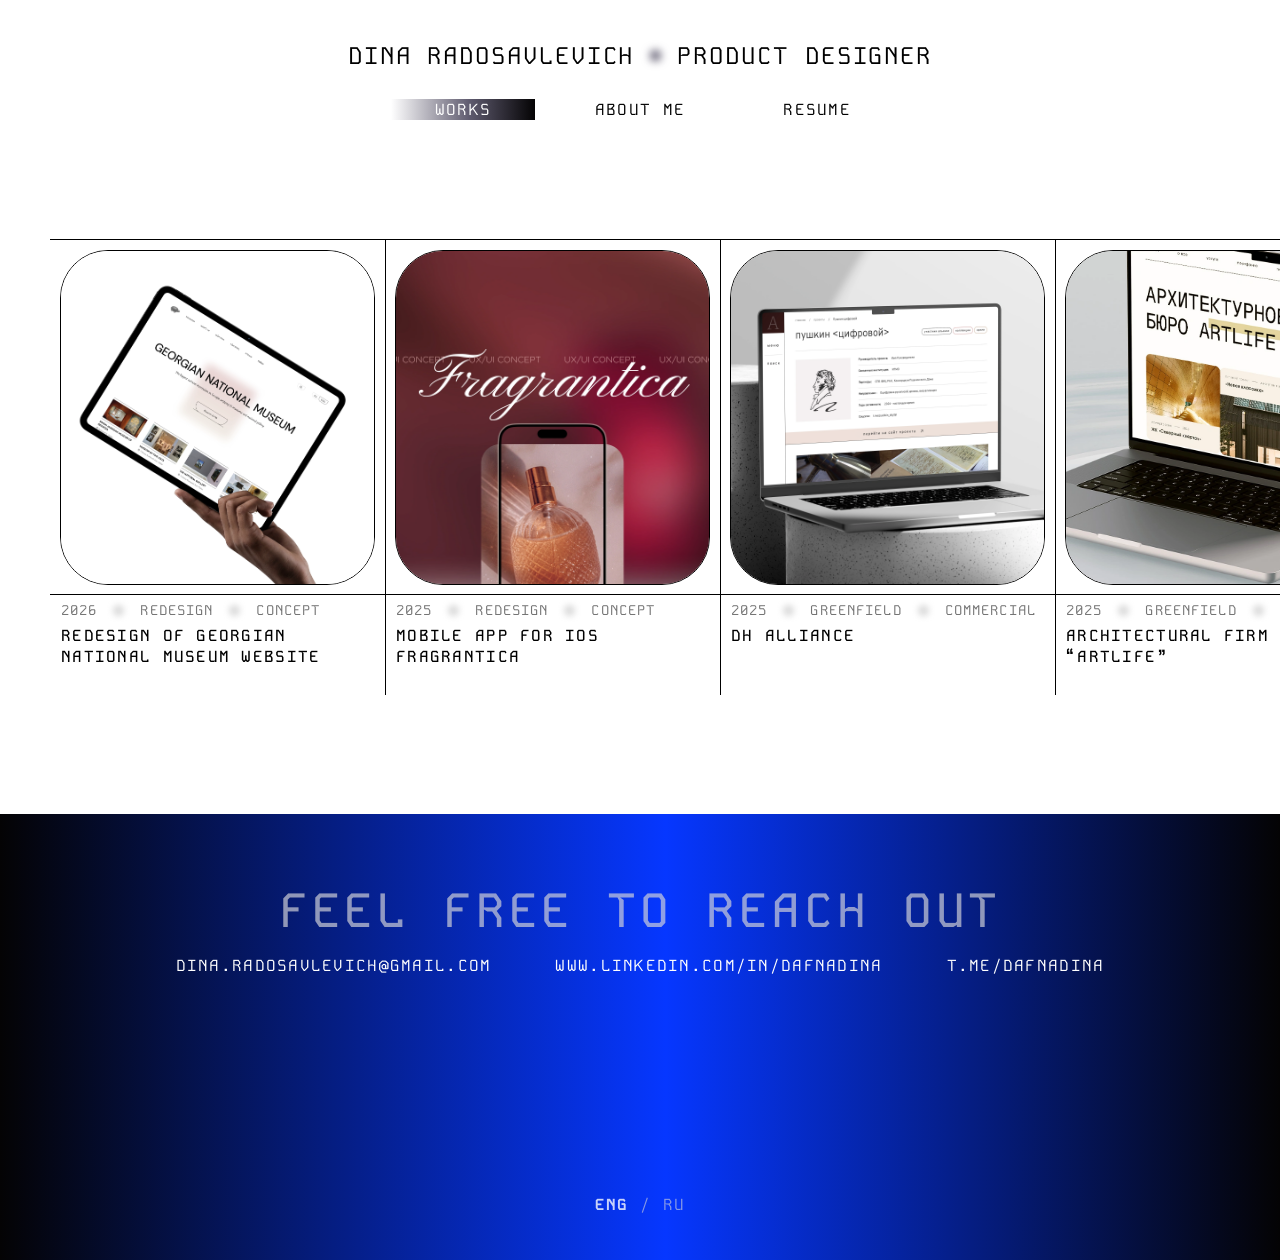
==== index.html @ 3b8aad9b "Use Martian Mono ExtraLight and Light in Russian preview" ====
<!doctype html>
<html lang="en">
  <head>
    <meta charset="UTF-8" />
    <meta name="viewport" content="width=device-width, initial-scale=1" />
    <meta name="description" content="Dina Radosavlevich — product designer portfolio." />
    <title>Dina Radosavlevich — Product Designer</title>
    <link rel="icon" type="image/x-icon" href="favicon.ico?v=20261031-2" />
    <link rel="icon" type="image/svg+xml" href="favicon.svg?v=20261031-2" />
    <link rel="preconnect" href="https://fonts.googleapis.com" />
    <link rel="preconnect" href="https://fonts.gstatic.com" crossorigin />
    <link href="https://fonts.googleapis.com/css2?family=Kode+Mono:wght@400;500;700&display=swap" rel="stylesheet" />
    <link href="https://fonts.googleapis.com/css2?family=Martian+Mono:wght@200;300&amp;display=swap" rel="stylesheet" />
    <script src="lang-init.js?v=ru-preview-9"></script>
    <link rel="stylesheet" href="styles.css?v=ru-preview-9" />
    <link rel="stylesheet" href="russian-type.css?v=ru-preview-9" />
  </head>
  <body class="intro-running">
    <header class="portfolio-header">
      <a class="identity" href="index.html">
        <span>Dina Radosavlevich</span>
        <span class="identity-dot" aria-hidden="true"></span>
        <span>Product Designer</span>
      </a>
      <nav aria-label="Primary navigation">
        <a class="active" href="index.html">Works</a>
        <a href="about.html">About me</a>
        <a href="resume.html">Resume</a>
      </nav>
    </header>

    <main class="portfolio-main">
      <section class="project-strip" aria-label="Selected projects">
        <a class="work-card" href="museum/">
          <div class="work-image"><img src="assets/home-v2/artlife.webp" alt="Georgian National Museum website redesign" /></div>
          <div class="work-meta"><span>2026</span><i></i><span>Redesign</span><i></i><span>Concept</span></div>
          <h2>Redesign of Georgian National Museum Website</h2>
        </a>

        <a class="work-card" href="fragrantica/">
          <div class="work-image"><img src="assets/home-v2/fragrantica.webp" alt="Fragrantica iOS mobile app" /></div>
          <div class="work-meta"><span>2025</span><i></i><span>Redesign</span><i></i><span>Concept</span></div>
          <h2>Mobile App for iOS Fragrantica</h2>
        </a>

        <a class="work-card" href="alliance/">
          <div class="work-image"><img src="assets/home-v2/dh-alliance-original.webp" alt="DH Alliance website" /></div>
          <div class="work-meta"><span>2025</span><i></i><span>Greenfield</span><i></i><span data-ru="Коммерческий">Commercial</span></div>
          <h2>DH Alliance</h2>
        </a>

        <a class="work-card" href="artlife/">
          <div class="work-image"><img src="assets/home-v2/dh-alliance.webp" alt="Artlife architectural firm website" /></div>
          <div class="work-meta"><span>2025</span><i></i><span>Greenfield</span><i></i><span>Concept</span></div>
          <h2>Architectural Firm “Artlife”</h2>
        </a>
      </section>
    </main>

    <footer class="portfolio-footer">
      <div class="contact-block">
        <h2>Feel free to reach out</h2>
        <div class="contact-links">
          <a href="mailto:dina.radosavlevich@gmail.com">dina.radosavlevich@gmail.com</a>
          <a href="https://www.linkedin.com/in/dafnadina" target="_blank" rel="noreferrer">www.linkedin.com/in/dafnadina</a>
          <a href="https://t.me/dafnadina" target="_blank" rel="noreferrer">t.me/dafnadina</a>
        </div>
      </div>
      <button class="language-switch" type="button" aria-label="Switch site language"><strong>ENG</strong><span> / RU</span></button>
    </footer>

    <script src="i18n.js?v=ru-preview-9"></script>
    <script src="script.js?v=ru-preview-9"></script>
  </body>
</html>
---- styles.css ----
:root {
  --black: #040304;
  --violet: #5d596d;
  --muted: #757575;
  --page: #fff;
  --ink: #000;
  --site-font: "Kode Mono", monospace;
}
.lang-ru { --site-font: "Martian Mono", monospace; }

* { box-sizing: border-box; }
html { scroll-behavior: smooth; }
body { margin: 0; overflow-x: hidden; color: var(--ink); background: var(--page); font-family: var(--site-font); font-weight: 400; font-synthesis: none; -webkit-font-smoothing: antialiased; }
a { color: inherit; text-decoration: none; }

.intro-running { overflow: hidden; }
.intro-running::before { position: fixed; z-index: 99; inset: 0; background: linear-gradient(90deg, var(--black) 0%, #0637ff 52%, var(--black) 100%); pointer-events: none; content: ""; animation: introGradient 2.5s linear both; will-change: opacity; }
.intro-running .identity { position: fixed; z-index: 100; top: 50%; left: 50%; margin: 0; transform: translate(-50%, -50%); animation: identityIntro .5s cubic-bezier(.4, 0, .2, 1) 2s forwards, introTextColor 2.5s linear both; will-change: transform; }
.intro-running .identity > span:first-child { animation: typeIntro .7s steps(18, end) .08s both; }
.intro-running .identity > span:last-child { animation: typeIntro .7s steps(16, end) .8s both; }
.lang-ru .intro-running .identity > span:first-child { animation-timing-function: steps(17, end); }
.lang-ru .intro-running .identity > span:last-child { animation-timing-function: steps(20, end); }
.intro-running .identity-dot { opacity: 0; }
.intro-running .portfolio-header nav,
.intro-running .portfolio-main,
.intro-running .portfolio-footer { visibility: hidden; opacity: 0; }
.intro-complete .identity-dot { animation: dotReveal .18s ease-out .7s both; }
.intro-complete .portfolio-header nav { animation: contentIntro .42s cubic-bezier(.22, 1, .36, 1) both; }
.intro-complete .project-strip { animation: contentIntro .42s cubic-bezier(.22, 1, .36, 1) .1s both; }
.intro-complete .work-card:nth-child(1) { --intro-stagger: 0s; }
.intro-complete .work-card:nth-child(2) { --intro-stagger: .04s; }
.intro-complete .work-card:nth-child(3) { --intro-stagger: .08s; }
.intro-complete .work-card:nth-child(4) { --intro-stagger: .12s; }
.intro-complete .work-image::before { position: absolute; z-index: 1; inset: 10px; border: 1px solid var(--ink); border-radius: 48px; pointer-events: none; content: ""; animation: frameIntro .75s cubic-bezier(.22, 1, .36, 1) calc(.12s + var(--intro-stagger, 0s)) both; }
.intro-complete .work-card:is(:hover, :focus-visible, :active) .work-image::before { opacity: 0; animation: none; }
.intro-complete .work-image img { animation: photoIntro .5s cubic-bezier(.22, 1, .36, 1) calc(.29s + var(--intro-stagger, 0s)) both; }
.intro-complete .work-meta,
.intro-complete .work-card h2 { animation: contentIntro .42s cubic-bezier(.22, 1, .36, 1) calc(.49s + var(--intro-stagger, 0s)) both; }
.intro-complete .portfolio-footer { animation: fadeIntro .45s ease-out .55s both; }

@keyframes identityIntro {
  from { transform: translate(-50%, -50%); }
  to { transform: translate(-50%, calc(-50vh + 40px)); }
}

@keyframes introGradient {
  0%, 60% { opacity: 1; animation-timing-function: ease-in-out; }
  72%, 100% { opacity: 0; }
}

@keyframes introTextColor {
  0%, 60% { color: #fff; animation-timing-function: ease-in-out; }
  72%, 100% { color: var(--ink); }
}

@keyframes typeIntro {
  from { clip-path: inset(0 100% 0 0); }
  to { clip-path: inset(0 0 0 0); }
}

@keyframes dotReveal {
  from { opacity: 0; }
  to { opacity: 1; }
}

@keyframes contentIntro {
  from { opacity: 0; transform: translateY(10px); }
  to { opacity: 1; transform: translateY(0); }
}

@keyframes photoIntro {
  from { opacity: 0; }
  to { opacity: 1; }
}

@keyframes frameIntro {
  0% { opacity: 0; }
  35%, 55% { opacity: 1; }
  100% { opacity: 0; }
}

@keyframes fadeIntro {
  from { opacity: 0; }
  to { opacity: 1; }
}

.portfolio-header { position: relative; height: 239px; padding-top: 40px; text-transform: uppercase; }
.identity { display: flex; width: max-content; align-items: center; gap: 16px; margin: 0 auto; font-size: 24px; letter-spacing: 1.92px; }
.identity > span:not(.identity-dot) { font-family: var(--site-font); font-weight: 400; }
.identity img { width: 27px; height: 27px; margin: -8px; }
.identity-dot { width: 11px; height: 11px; flex: 0 0 11px; border-radius: 50%; background: var(--violet); filter: blur(4px); transition: background-color .2s ease, transform .2s ease; }
.identity:hover .identity-dot, .identity:focus-visible .identity-dot, .identity:active .identity-dot { background: #0637ff; transform: scale(1.15); }
.portfolio-header nav { display: flex; justify-content: center; gap: 24px; margin-top: 28px; }
.portfolio-header nav a { display: flex; min-width: 144px; justify-content: center; padding: 0 36px; font-size: 16px; letter-spacing: 1.28px; white-space: nowrap; }
.lang-ru .portfolio-header nav a { font-weight: 300; }
.portfolio-header nav a.active { color: #fff; background: linear-gradient(90deg, #fff, var(--violet) 55.288%, var(--black)); }
.portfolio-header nav a:hover, .portfolio-header nav a:focus-visible { color: #fff; background: linear-gradient(90deg, #fff, #0637ff 55.288%, var(--black)); outline: none; }

.portfolio-main { height: 575px; padding: 0 50px; }
.project-strip { display: grid; width: 1341px; grid-template-columns: repeat(4, 335px); margin: 0; border-top: 1px solid var(--ink); }
.work-card { position: relative; min-width: 0; text-transform: uppercase; }
.work-image { position: relative; width: 336px; height: 355px; padding: 10px; border-right: 1px solid var(--ink); border-bottom: 1px solid var(--ink); transition: background-color .2s ease; }
.work-card:last-child .work-image { border-right: 0; }
.work-image img { display: block; width: 100%; height: 335px; border: 1px solid var(--ink); border-radius: 48px; object-fit: cover; transition: filter .25s ease, transform .25s ease; }
.work-image--rendered img { border: 0; }
.work-card:hover .work-image img, .work-card:focus-visible .work-image img { filter: grayscale(1); transform: scale(.985); }
.work-card:hover .work-image, .work-card:focus-visible .work-image { background: #0637ff; }
@media (min-width: 761px) { .work-card:focus-visible { outline: none; } }
.work-meta { display: flex; height: 30px; align-items: center; gap: 16px; padding: 0 11px; color: var(--muted); font-size: 14px; letter-spacing: 1.12px; white-space: nowrap; }
@media (min-width: 761px) { .lang-ru .work-meta { gap: 12px; } }
.work-meta i { position: relative; width: 11px; height: 11px; flex: 0 0 11px; }
.work-meta i::before { position: absolute; top: -6px; left: -6px; width: 23px; height: 23px; background: url("assets/home-v2/meta-dot.svg") center/contain no-repeat; content: ""; }
.work-card h2 { width: 262px; margin: 0 0 0 11px; font-size: 16px; font-weight: 500; line-height: normal; letter-spacing: 1.28px; }
.work-card:not(:first-child)::after { position: absolute; top: 355px; left: 0; width: 1px; height: 100px; background: var(--ink); content: ""; }

.portfolio-footer { position: relative; height: 446px; overflow: hidden; background: linear-gradient(90deg, var(--black) 0%, #0637ff 52%, var(--black) 100%); color: #fff; text-transform: uppercase; }
.contact-block { position: absolute; top: 66px; left: 50%; display: flex; transform: translateX(-50%); flex-direction: column; align-items: center; gap: 14px; }
.contact-block h2 { width: 100%; margin: 0; color: rgb(211 211 216 / 68%); font-size: 48px; font-weight: 500; line-height: normal; letter-spacing: 3.84px; text-align: center; white-space: nowrap; }
.contact-links { display: flex; gap: 64px; font-size: 16px; letter-spacing: 1.28px; white-space: nowrap; }
.contact-links a { transition: color .2s ease; }
.contact-links a:hover, .contact-links a:focus-visible { color: #c8d5ff; outline: none; }
.language-switch { position: absolute; bottom: 45px; left: 50%; border: 0; padding: 0; transform: translateX(-50%); color: rgb(211 211 216 / 62%); background: none; font: 400 16px var(--site-font); letter-spacing: 1.28px; text-transform: uppercase; cursor: pointer; }
.language-switch strong { color: rgb(255 255 255 / 78%); font-weight: 700; }
.language-switch:focus-visible { outline: 2px solid #fff; outline-offset: 7px; }

@media (max-width: 760px) {
  @keyframes identityIntro {
    from { transform: translate(-50%, -50%); }
    to { transform: translate(-50%, calc(-50vh + 28px)); }
  }

  .portfolio-header { height: 250px; padding: 28px 20px 0; }
  .identity { gap: 9px; font-size: 14px; letter-spacing: .9px; white-space: nowrap; }
  .lang-ru .identity { gap: 6px; font-size: clamp(9.5px, 2.9vw, 12px); letter-spacing: .4px; }
  .identity img { width: 17px; height: 17px; margin: -5px; }
  .identity-dot { width: 7px; height: 7px; flex-basis: 7px; filter: blur(3px); }
  .portfolio-header nav { gap: 2px; margin-top: 30px; }
  .portfolio-header nav a { min-width: auto; padding: 3px 14px; font-size: 12px; letter-spacing: .8px; }
  .portfolio-main { height: auto; padding: 0 20px 100px; }
  .project-strip { display: grid; width: 100%; grid-template-columns: 1fr; gap: 64px; border-top: 0; }
  .work-card { border: 0; padding-bottom: 0; }
  .work-card::after { display: none; }
  .work-image { width: 100%; height: auto; padding: 10px 0; border: 0; border-top: 1px solid var(--ink); border-bottom: 1px solid var(--ink); }
  .intro-complete .work-image::before { inset: 10px 0; }
  .work-image img { width: 100%; height: min(84vw, 420px); }
  .work-card:hover .work-image img, .work-card:focus-visible .work-image img { filter: none; transform: none; }
  .work-card:hover .work-image, .work-card:focus-visible .work-image { background: transparent; }
  .work-card:active .work-image img { filter: grayscale(1); transform: scale(.985); }
  .work-card:active .work-image { background: #0637ff; }
  .work-meta { padding: 0; gap: 10px; overflow: hidden; font-size: 11px; letter-spacing: .7px; }
  .work-meta i { width: 8px; height: 8px; flex-basis: 8px; }
  .work-meta i::before { top: -4px; left: -4px; width: 16px; height: 16px; }
  .work-card h2 { width: 90%; margin-left: 0; font-size: 14px; }
  .portfolio-footer { height: 500px; }
  .contact-block { top: 72px; width: calc(100% - 40px); }
  .contact-block h2 { font-size: 28px; letter-spacing: 2px; white-space: normal; }
  .contact-links { flex-direction: column; align-items: center; gap: 24px; font-size: 12px; letter-spacing: .6px; }
}

@media (prefers-reduced-motion: reduce) {
  html { scroll-behavior: auto; }
  .work-image img { transition: none; }
  .intro-running::before { display: none; }
  .intro-running .identity,
  .intro-running .identity > span:first-child,
  .intro-running .identity > span:last-child,
  .intro-running .identity-dot,
  .intro-complete .identity-dot,
  .intro-complete .portfolio-header nav,
  .intro-complete .project-strip,
  .intro-complete .work-image::before,
  .intro-complete .work-image img,
  .intro-complete .work-meta,
  .intro-complete .work-card h2,
  .intro-complete .portfolio-footer { animation: none; }
}
---- russian-type.css ----
/* A quieter type scale for the Russian preview. English keeps its original styles. */
.lang-ru body { font-weight: 200; }
.lang-ru :is(h1, h2, h3, h4, h5, h6, strong, b) { font-weight: 300; }

.lang-ru .identity { font-size: 21px; letter-spacing: 1.5px; }
.lang-ru .identity > span:not(.identity-dot) { font-weight: 200; }
.lang-ru .portfolio-header nav a { font-size: 14px; font-weight: 200; letter-spacing: 1px; }
.lang-ru .work-meta { height: 32px; font-size: 12px; letter-spacing: .8px; }
.lang-ru .work-card h2 { margin-top: 7px; font-size: 14px; line-height: 1.35; letter-spacing: .9px; }
.lang-ru .contact-block { gap: 26px; }
.lang-ru .contact-block h2 { font-size: 38px; letter-spacing: 2.5px; }
.lang-ru .contact-links { font-size: 14px; line-height: 1.4; letter-spacing: 1px; }
.lang-ru .language-switch { font-size: 14px; font-weight: 300; }

.lang-ru .about-copy { gap: 72px; font-size: 14px; font-weight: 200; line-height: 1.45; letter-spacing: .4px; text-transform: none; }
.lang-ru .resume-toolbar h1 { font-size: 28px; letter-spacing: 2px; }
.lang-ru .resume-download { font-size: 12px; letter-spacing: .8px; }

.lang-ru .case-back { font-size: 14px; }
.lang-ru .museum-page .case-shell h1 { font-size: 36px; letter-spacing: 1.6px; }
.lang-ru .project-links a { font-size: 13px; }
.lang-ru .case-highlights { font-size: 14px; }
.lang-ru .case-intro,
.lang-ru .problem-section > p { font-size: 17px; line-height: 29px; }
.lang-ru .case-tabs button,
.lang-ru .device-tabs button,
.lang-ru .process-section > p { font-weight: 300; }
.lang-ru .case-tabs button,
.lang-ru .process-section h2,
.lang-ru .screens-heading h2 { font-size: 30px; }
.lang-ru .process-section h3 { font-size: 17px; line-height: 28px; }
.lang-ru .process-section > p,
.lang-ru .screens-scroll-hint { font-size: 13px; line-height: 21px; }
.lang-ru .device-tabs button { font-size: 20px; }
.lang-ru .next-project { font-size: 26px; font-weight: 300; letter-spacing: 2px; }

@media (max-width: 760px) {
  .lang-ru .identity { font-size: clamp(9.5px, 2.9vw, 11px); letter-spacing: .3px; }
  .lang-ru .portfolio-header nav a { font-size: 11px; letter-spacing: .5px; }
  .lang-ru .work-meta { gap: 8px; font-size: 10.5px; letter-spacing: .5px; }
  .lang-ru .work-card h2 { font-size: 12.5px; }
  .lang-ru .contact-block h2 { font-size: 24px; letter-spacing: 1.5px; }
  .lang-ru .contact-links { font-size: 11px; letter-spacing: .5px; }
  .lang-ru .language-switch { font-size: 13px; }

  .lang-ru .about-copy { gap: 48px; font-size: 12.5px; letter-spacing: .3px; }
  .lang-ru .resume-toolbar h1 { font-size: 19px; letter-spacing: 1.2px; }
  .lang-ru .resume-download { font-size: 10.5px; letter-spacing: .4px; }

  .lang-ru .museum-page .case-shell h1 { font-size: 23px; letter-spacing: 1.2px; }
  .lang-ru .alliance-page .case-shell h1 { font-size: 21px; letter-spacing: .6px; }
  .lang-ru .case-title-meta { margin-top: .5em; }
  .lang-ru .project-links a { font-size: 12px; }
  .lang-ru .case-highlights { font-size: 11.5px; }
  .lang-ru .case-intro,
  .lang-ru .problem-section > p { font-size: 14.5px; line-height: 24px; }
  .lang-ru .case-tabs button { font-size: 21px; }
  .lang-ru .process-section h2,
  .lang-ru .screens-heading h2 { font-size: 24px; }
  .lang-ru .process-section h3 { font-size: 14.5px; line-height: 24px; }
  .lang-ru .process-section > p,
  .lang-ru .screens-scroll-hint { font-size: 11px; line-height: 19px; }
  .lang-ru .device-tabs button { font-size: 15px; }
  .lang-ru .next-project { font-size: 21px; letter-spacing: 1.5px; }
}
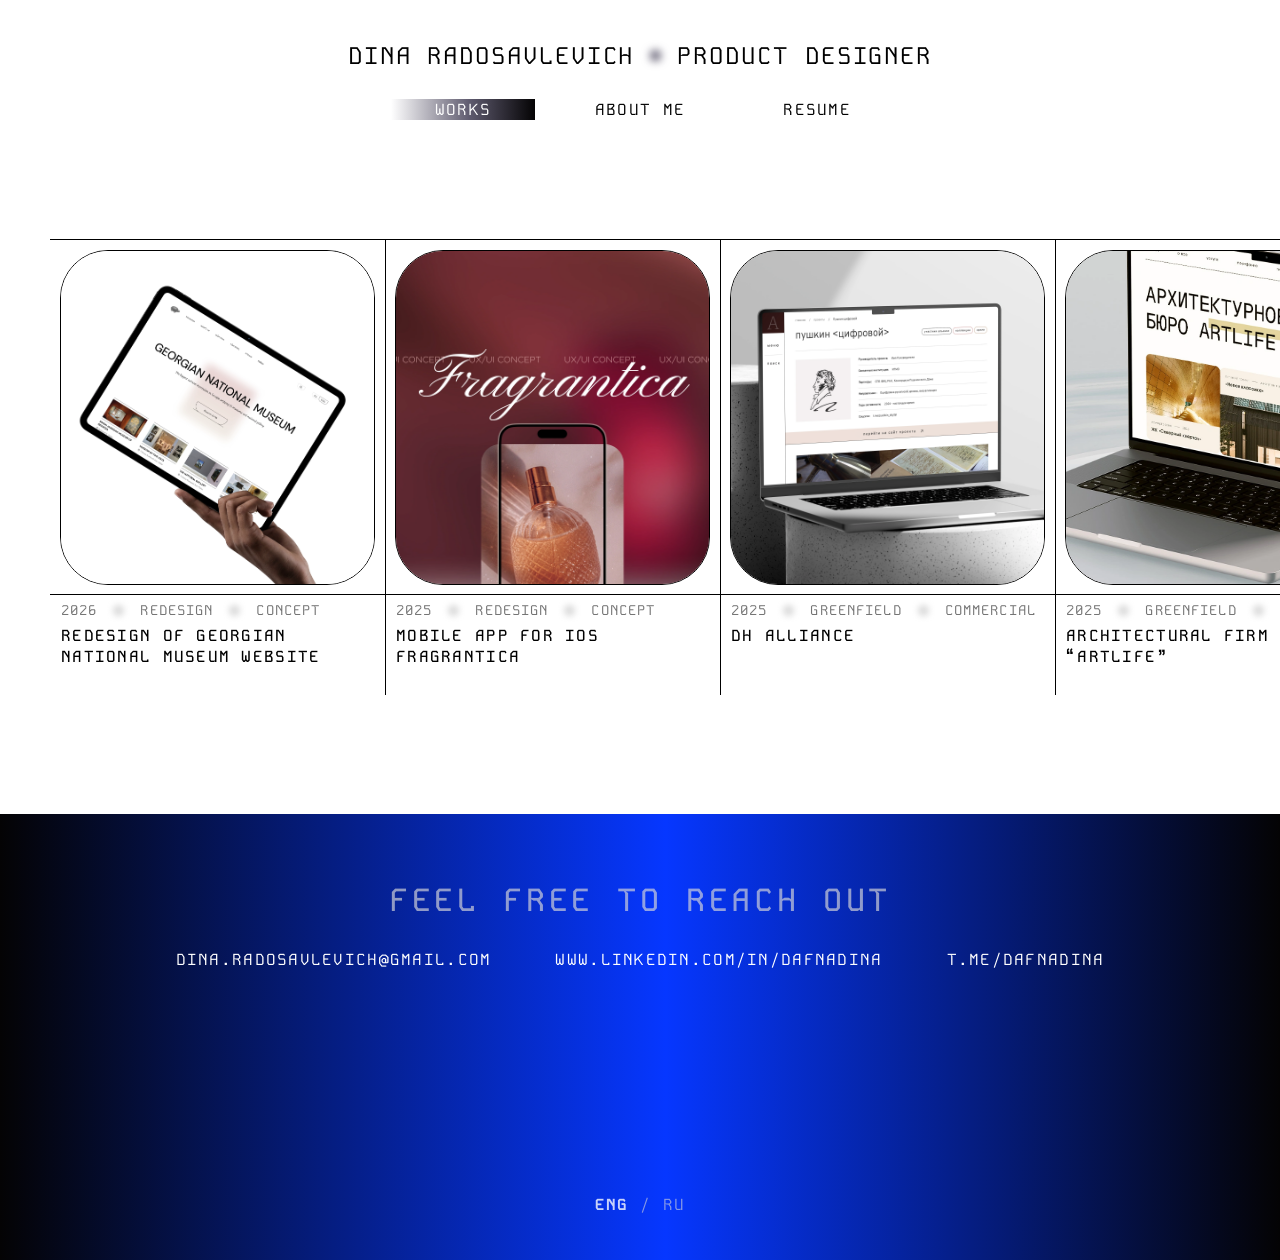
==== commit 6f1c9d15: "Adjust homepage footer heading size" ====
--- a/index.html
+++ b/index.html
@@ -10,12 +10,12 @@
     <link rel="preconnect" href="https://fonts.googleapis.com" />
     <link rel="preconnect" href="https://fonts.gstatic.com" crossorigin />
     <link href="https://fonts.googleapis.com/css2?family=Kode+Mono:wght@400;500;700&display=swap" rel="stylesheet" />
-    <link href="https://fonts.googleapis.com/css2?family=Martian+Mono:wght@200;300&amp;display=swap" rel="stylesheet" />
-    <script src="lang-init.js?v=ru-preview-9"></script>
-    <link rel="stylesheet" href="styles.css?v=ru-preview-9" />
-    <link rel="stylesheet" href="russian-type.css?v=ru-preview-9" />
+    <link href="https://fonts.googleapis.com/css2?family=Martian+Mono:wght@300;400&amp;display=swap" rel="stylesheet" />
+    <script src="lang-init.js?v=ru-preview-8"></script>
+    <link rel="stylesheet" href="styles.css?v=home-footer-32-20261112-1" />
+    <link rel="stylesheet" href="russian-type.css?v=home-footer-32-20261112-1" />
   </head>
-  <body class="intro-running">
+  <body class="home-page intro-running">
     <header class="portfolio-header">
       <a class="identity" href="index.html">
         <span>Dina Radosavlevich</span>
@@ -59,7 +59,7 @@
 
     <footer class="portfolio-footer">
       <div class="contact-block">
-        <h2>Feel free to reach out</h2>
+        <h2><span data-ru="Предложить работу">Feel free</span> <span data-ru="или задать вопрос:">to reach out</span></h2>
         <div class="contact-links">
           <a href="mailto:dina.radosavlevich@gmail.com">dina.radosavlevich@gmail.com</a>
           <a href="https://www.linkedin.com/in/dafnadina" target="_blank" rel="noreferrer">www.linkedin.com/in/dafnadina</a>
@@ -69,7 +69,7 @@
       <button class="language-switch" type="button" aria-label="Switch site language"><strong>ENG</strong><span> / RU</span></button>
     </footer>
 
-    <script src="i18n.js?v=ru-preview-9"></script>
-    <script src="script.js?v=ru-preview-9"></script>
+    <script src="i18n.js?v=ru-preview-8"></script>
+    <script src="script.js?v=mobile-intro-20261105-2"></script>
   </body>
 </html>
--- a/styles.css
+++ b/styles.css
@@ -119,6 +119,9 @@
 .contact-links { display: flex; gap: 64px; font-size: 16px; letter-spacing: 1.28px; white-space: nowrap; }
 .contact-links a { transition: color .2s ease; }
 .contact-links a:hover, .contact-links a:focus-visible { color: #c8d5ff; outline: none; }
+.home-page .portfolio-header nav { margin-top: 28px; }
+.home-page .contact-block { gap: 28px; }
+.home-page .contact-block h2 { font-size: 32px; }
 .language-switch { position: absolute; bottom: 45px; left: 50%; border: 0; padding: 0; transform: translateX(-50%); color: rgb(211 211 216 / 62%); background: none; font: 400 16px var(--site-font); letter-spacing: 1.28px; text-transform: uppercase; cursor: pointer; }
 .language-switch strong { color: rgb(255 255 255 / 78%); font-weight: 700; }
 .language-switch:focus-visible { outline: 2px solid #fff; outline-offset: 7px; }
@@ -133,7 +136,8 @@
   .identity { gap: 9px; font-size: 14px; letter-spacing: .9px; white-space: nowrap; }
   .lang-ru .identity { gap: 6px; font-size: clamp(9.5px, 2.9vw, 12px); letter-spacing: .4px; }
   .identity img { width: 17px; height: 17px; margin: -5px; }
-  .identity-dot { width: 7px; height: 7px; flex-basis: 7px; filter: blur(3px); }
+  .identity-dot { width: 17px; height: 17px; flex-basis: 17px; margin: -5px; border-radius: 0; background: url("assets/home-v2/header-dot.svg") center/contain no-repeat; filter: none; }
+  .identity:hover .identity-dot, .identity:focus-visible .identity-dot, .identity:active .identity-dot { background: url("assets/home-v2/header-dot-blue.svg") center/contain no-repeat; transform: none; }
   .portfolio-header nav { gap: 2px; margin-top: 30px; }
   .portfolio-header nav a { min-width: auto; padding: 3px 14px; font-size: 12px; letter-spacing: .8px; }
   .portfolio-main { height: auto; padding: 0 20px 100px; }
@@ -152,9 +156,13 @@
   .work-meta i::before { top: -4px; left: -4px; width: 16px; height: 16px; }
   .work-card h2 { width: 90%; margin-left: 0; font-size: 14px; }
   .portfolio-footer { height: 500px; }
-  .contact-block { top: 72px; width: calc(100% - 40px); }
-  .contact-block h2 { font-size: 28px; letter-spacing: 2px; white-space: normal; }
+  .contact-block { top: 72px; width: calc(100% - 40px); gap: 48px; }
+  .contact-block h2 { font-size: clamp(22px, 7vw, 28px); letter-spacing: 2px; white-space: normal; }
+  .contact-block h2 span { display: block; white-space: nowrap; }
   .contact-links { flex-direction: column; align-items: center; gap: 24px; font-size: 12px; letter-spacing: .6px; }
+  .home-page .portfolio-header nav { margin-top: 28px; }
+  .home-page .contact-block { gap: 28px; }
+  .home-page .contact-block h2 { font-size: clamp(22px, 7vw, 28px); }
 }
 
 @media (prefers-reduced-motion: reduce) {
--- a/russian-type.css
+++ b/russian-type.css
@@ -1,18 +1,20 @@
 /* A quieter type scale for the Russian preview. English keeps its original styles. */
-.lang-ru body { font-weight: 200; }
-.lang-ru :is(h1, h2, h3, h4, h5, h6, strong, b) { font-weight: 300; }
+.lang-ru body { font-weight: 300; }
+.lang-ru :is(h1, h2, h3, h4, h5, h6, strong, b) { font-weight: 400; }
 
 .lang-ru .identity { font-size: 21px; letter-spacing: 1.5px; }
-.lang-ru .identity > span:not(.identity-dot) { font-weight: 200; }
-.lang-ru .portfolio-header nav a { font-size: 14px; font-weight: 200; letter-spacing: 1px; }
+.lang-ru .identity > span:not(.identity-dot) { font-weight: 300; }
+.lang-ru .portfolio-header nav a { font-size: 14px; letter-spacing: 1px; }
 .lang-ru .work-meta { height: 32px; font-size: 12px; letter-spacing: .8px; }
 .lang-ru .work-card h2 { margin-top: 7px; font-size: 14px; line-height: 1.35; letter-spacing: .9px; }
 .lang-ru .contact-block { gap: 26px; }
 .lang-ru .contact-block h2 { font-size: 38px; letter-spacing: 2.5px; }
 .lang-ru .contact-links { font-size: 14px; line-height: 1.4; letter-spacing: 1px; }
-.lang-ru .language-switch { font-size: 14px; font-weight: 300; }
+.lang-ru .language-switch { font-size: 14px; }
+.lang-ru .home-page .contact-block h2 { font-size: 32px; }
+.lang-ru .home-page .contact-block { gap: 28px; }
 
-.lang-ru .about-copy { gap: 72px; font-size: 14px; font-weight: 200; line-height: 1.45; letter-spacing: .4px; text-transform: none; }
+.lang-ru .about-copy { gap: 72px; font-size: 14px; font-weight: 300; line-height: 1.45; letter-spacing: .4px; text-transform: none; }
 .lang-ru .resume-toolbar h1 { font-size: 28px; letter-spacing: 2px; }
 .lang-ru .resume-download { font-size: 12px; letter-spacing: .8px; }
 
@@ -23,18 +25,16 @@
 .lang-ru .case-intro,
 .lang-ru .problem-section > p { font-size: 17px; line-height: 29px; }
 .lang-ru .case-tabs button,
-.lang-ru .device-tabs button,
-.lang-ru .process-section > p { font-weight: 300; }
-.lang-ru .case-tabs button,
 .lang-ru .process-section h2,
 .lang-ru .screens-heading h2 { font-size: 30px; }
 .lang-ru .process-section h3 { font-size: 17px; line-height: 28px; }
 .lang-ru .process-section > p,
 .lang-ru .screens-scroll-hint { font-size: 13px; line-height: 21px; }
 .lang-ru .device-tabs button { font-size: 20px; }
-.lang-ru .next-project { font-size: 26px; font-weight: 300; letter-spacing: 2px; }
+.lang-ru .next-project { font-size: 26px; font-weight: 400; letter-spacing: 2px; }
 
 @media (max-width: 760px) {
+  .lang-ru .contact-block { gap: 48px; }
   .lang-ru .identity { font-size: clamp(9.5px, 2.9vw, 11px); letter-spacing: .3px; }
   .lang-ru .portfolio-header nav a { font-size: 11px; letter-spacing: .5px; }
   .lang-ru .work-meta { gap: 8px; font-size: 10.5px; letter-spacing: .5px; }
@@ -42,21 +42,22 @@
   .lang-ru .contact-block h2 { font-size: 24px; letter-spacing: 1.5px; }
   .lang-ru .contact-links { font-size: 11px; letter-spacing: .5px; }
   .lang-ru .language-switch { font-size: 13px; }
+  .lang-ru .home-page .contact-block h2 { font-size: 24px; }
 
   .lang-ru .about-copy { gap: 48px; font-size: 12.5px; letter-spacing: .3px; }
   .lang-ru .resume-toolbar h1 { font-size: 19px; letter-spacing: 1.2px; }
   .lang-ru .resume-download { font-size: 10.5px; letter-spacing: .4px; }
 
   .lang-ru .museum-page .case-shell h1 { font-size: 23px; letter-spacing: 1.2px; }
-  .lang-ru .alliance-page .case-shell h1 { font-size: 21px; letter-spacing: .6px; }
+  .lang-ru .alliance-page .case-shell h1 { font-size: 23px; letter-spacing: .6px; }
   .lang-ru .case-title-meta { margin-top: .5em; }
   .lang-ru .project-links a { font-size: 12px; }
   .lang-ru .case-highlights { font-size: 11.5px; }
   .lang-ru .case-intro,
   .lang-ru .problem-section > p { font-size: 14.5px; line-height: 24px; }
-  .lang-ru .case-tabs button { font-size: 21px; }
+  .lang-ru .case-tabs button { font-size: clamp(15px, 4.6vw, 18px); }
   .lang-ru .process-section h2,
-  .lang-ru .screens-heading h2 { font-size: 24px; }
+  .lang-ru .screens-heading h2 { font-size: 23px; }
   .lang-ru .process-section h3 { font-size: 14.5px; line-height: 24px; }
   .lang-ru .process-section > p,
   .lang-ru .screens-scroll-hint { font-size: 11px; line-height: 19px; }
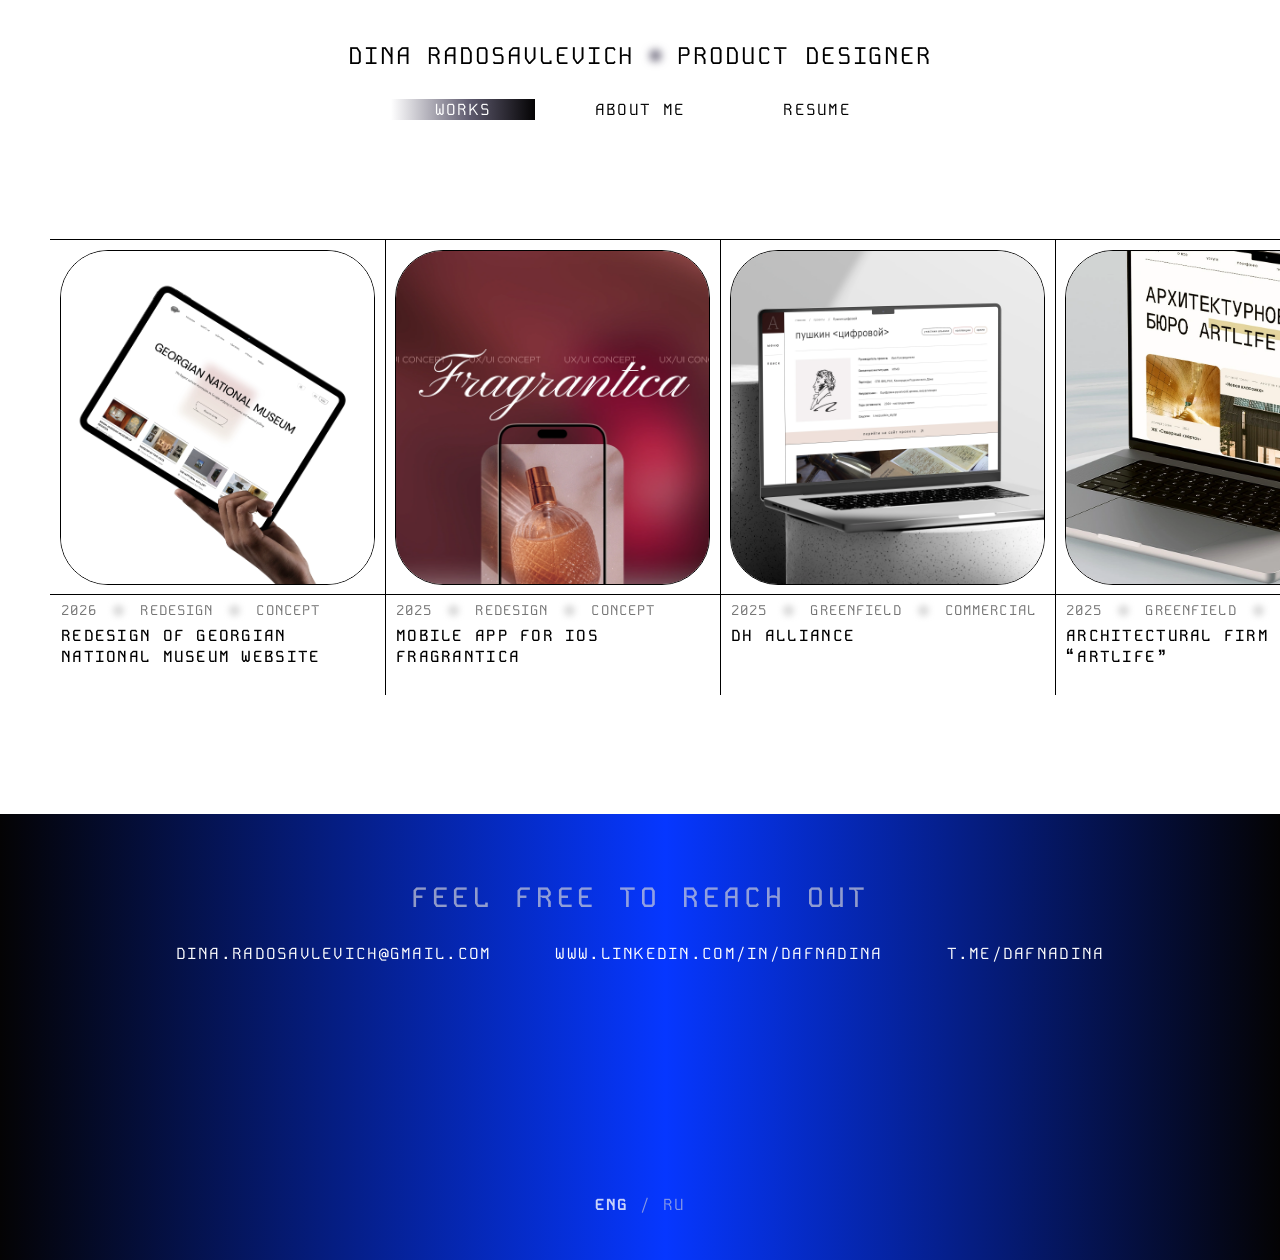
==== commit 14fd123b: "Set homepage footer heading to 28px" ====
--- a/index.html
+++ b/index.html
@@ -12,8 +12,8 @@
     <link href="https://fonts.googleapis.com/css2?family=Kode+Mono:wght@400;500;700&display=swap" rel="stylesheet" />
     <link href="https://fonts.googleapis.com/css2?family=Martian+Mono:wght@300;400&amp;display=swap" rel="stylesheet" />
     <script src="lang-init.js?v=ru-preview-8"></script>
-    <link rel="stylesheet" href="styles.css?v=home-footer-32-20261112-1" />
-    <link rel="stylesheet" href="russian-type.css?v=home-footer-32-20261112-1" />
+    <link rel="stylesheet" href="styles.css?v=home-footer-28-20261112-1" />
+    <link rel="stylesheet" href="russian-type.css?v=home-footer-28-20261112-1" />
   </head>
   <body class="home-page intro-running">
     <header class="portfolio-header">
--- a/styles.css
+++ b/styles.css
@@ -121,7 +121,7 @@
 .contact-links a:hover, .contact-links a:focus-visible { color: #c8d5ff; outline: none; }
 .home-page .portfolio-header nav { margin-top: 28px; }
 .home-page .contact-block { gap: 28px; }
-.home-page .contact-block h2 { font-size: 32px; }
+.home-page .contact-block h2 { font-size: 28px; }
 .language-switch { position: absolute; bottom: 45px; left: 50%; border: 0; padding: 0; transform: translateX(-50%); color: rgb(211 211 216 / 62%); background: none; font: 400 16px var(--site-font); letter-spacing: 1.28px; text-transform: uppercase; cursor: pointer; }
 .language-switch strong { color: rgb(255 255 255 / 78%); font-weight: 700; }
 .language-switch:focus-visible { outline: 2px solid #fff; outline-offset: 7px; }
--- a/russian-type.css
+++ b/russian-type.css
@@ -11,7 +11,7 @@
 .lang-ru .contact-block h2 { font-size: 38px; letter-spacing: 2.5px; }
 .lang-ru .contact-links { font-size: 14px; line-height: 1.4; letter-spacing: 1px; }
 .lang-ru .language-switch { font-size: 14px; }
-.lang-ru .home-page .contact-block h2 { font-size: 32px; }
+.lang-ru .home-page .contact-block h2 { font-size: 28px; }
 .lang-ru .home-page .contact-block { gap: 28px; }
 
 .lang-ru .about-copy { gap: 72px; font-size: 14px; font-weight: 300; line-height: 1.45; letter-spacing: .4px; text-transform: none; }
